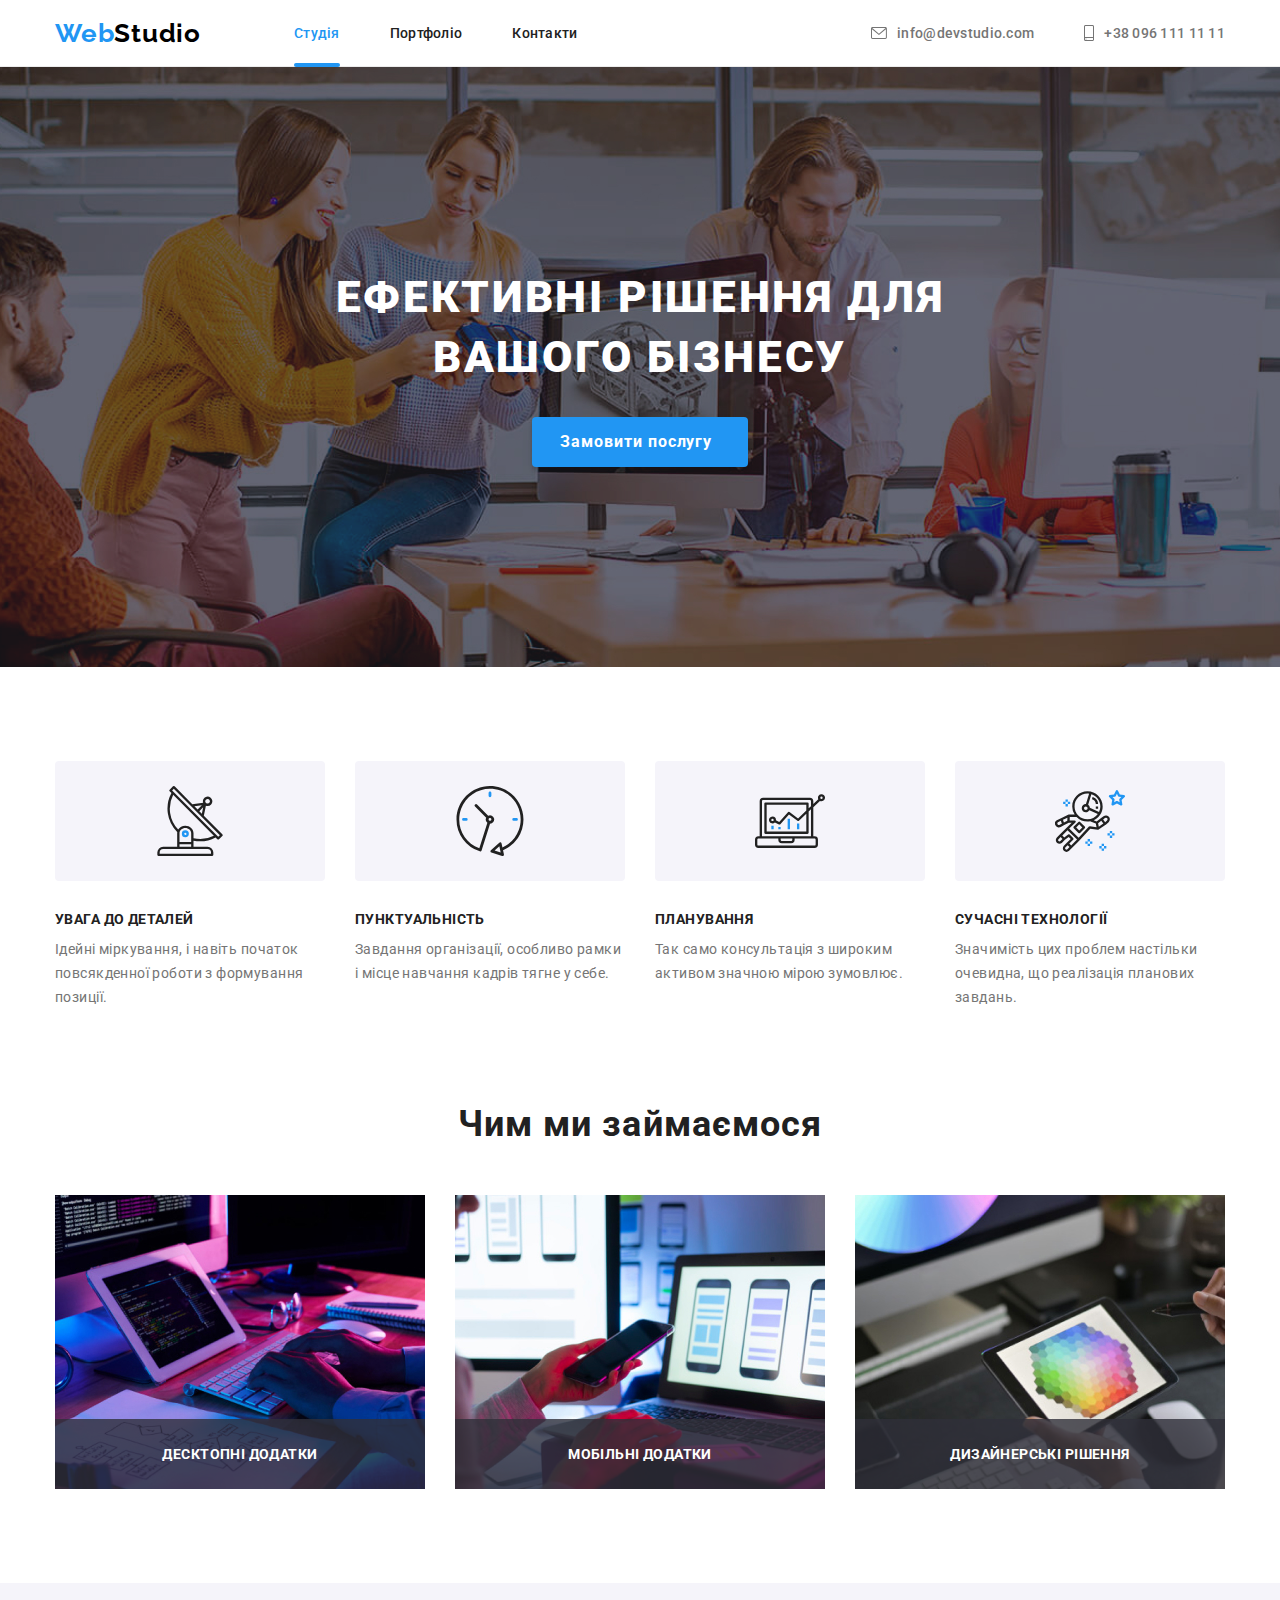
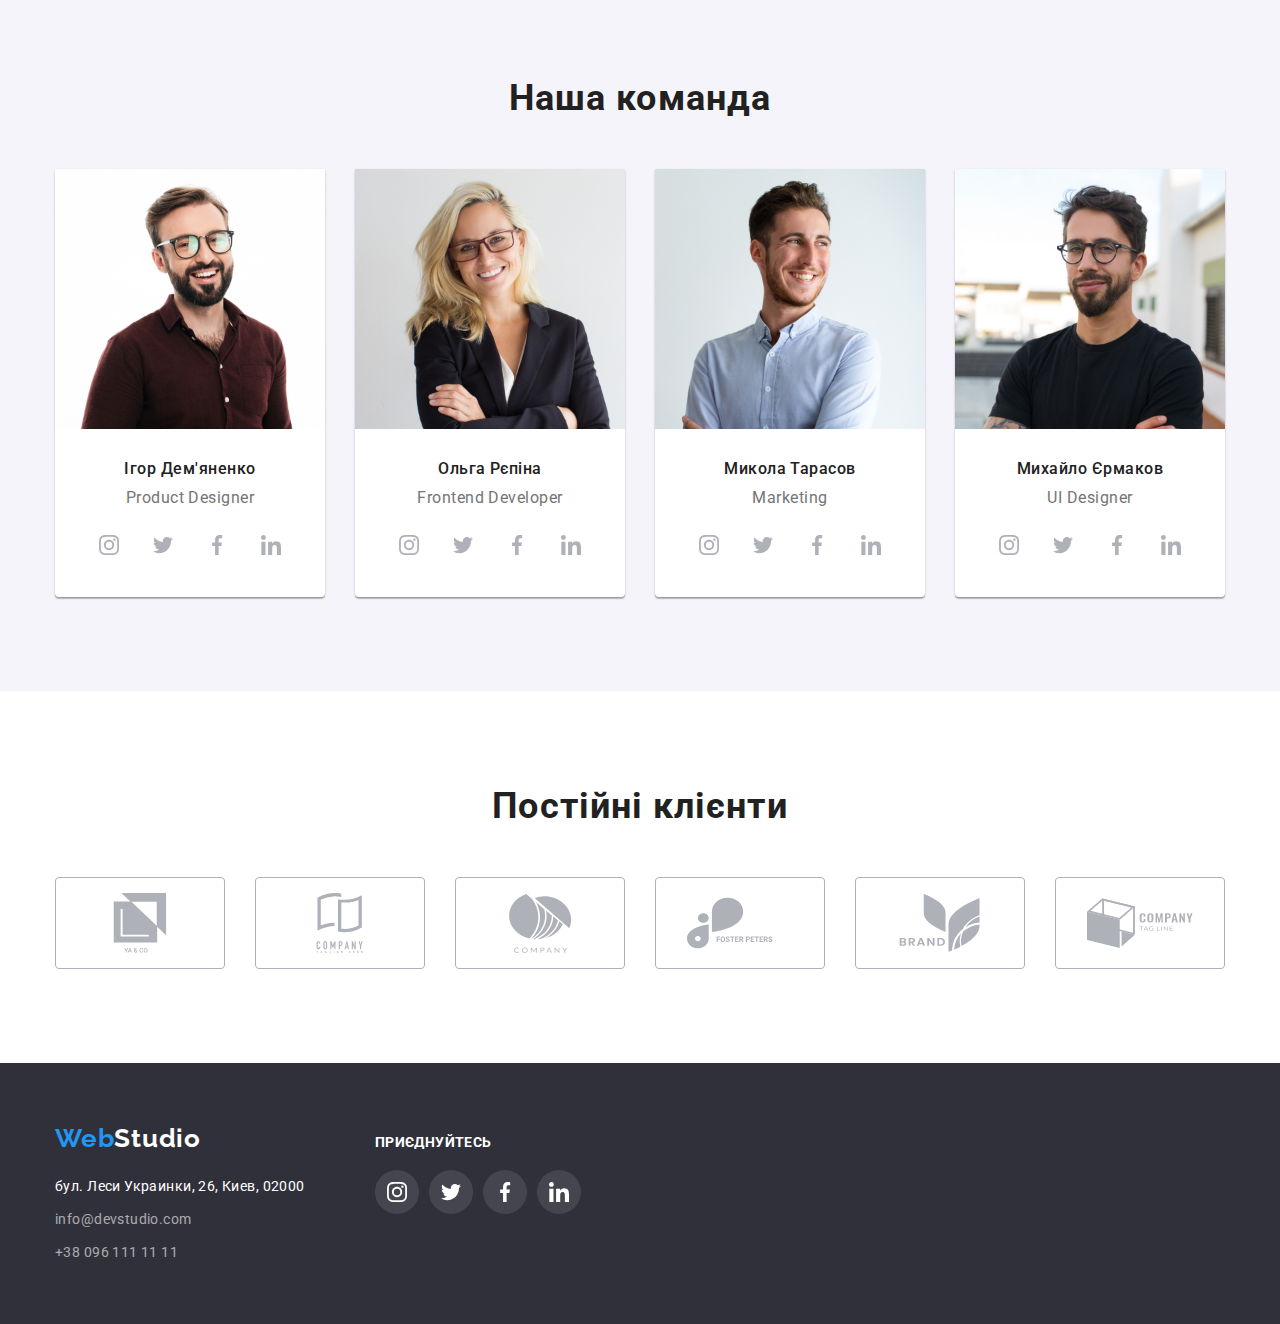
==== index.html @ d7d29efa "Initial commit" ====
<!DOCTYPE html>
<html lang="en">
  <head>
    <meta charset="UTF-8" />
    <meta http-equiv="X-UA-Compatible" content="IE=edge" />
    <meta name="viewport" content="width=device-width, initial-scale=1.0" />
    <title>Студія</title>
    <!--Fonts-->
    <link rel="preconnect" href="https://fonts.googleapis.com" />
    <link rel="preconnect" href="https://fonts.gstatic.com" crossorigin />
    <link
      href="https://fonts.googleapis.com/css2?family=Raleway:wght@700&family=Roboto:wght@400;500;700;900&display=swap"
      rel="stylesheet"
    />

    <link rel="stylesheet" href="./css/modern-normalize.css" />

    <!--Animate css-->
    <link
      rel="stylesheet"
      href="https://cdnjs.cloudflare.com/ajax/libs/animate.css/4.1.1/animate.min.css"
    />

    <!--Custom styles-->
    <link rel="stylesheet" href="./css/styles.css" />
  </head>
  <body class="page">
    <header class="header">
      <div class="container container-header">
        <div class="logo">
          <a class="logo-link" href=""
            >Web<span class="logo-span">Studio</span>
          </a>
        </div>

        <nav class="header-nav">
          <ul class="list nav-list">
            <li class="nav-item">
              <a
                class="link color-active"
                href="https://yuriykirillov.github.io/goit-markup-hw-05/index.html"
                >Студія</a
              >
            </li>
            <li class="nav-item">
              <a
                class="link"
                href="https://yuriykirillov.github.io/goit-markup-hw-05/portfolio.html"
                >Портфоліо</a
              >
            </li>
            <li class="nav-item">
              <a class="link" href="Контакти">Контакти</a>
            </li>
          </ul>
        </nav>

        <ul class="list link-list">
          <li>
            <a class="header-list-item" href="mailto:info@devstudio.com">
              <svg class="contacts-icon" width="16" height="12">
                <use href="./images/icons.svg#envelope-hover"></use>
              </svg>
              info@devstudio.com
            </a>
          </li>
          <li>
            <a class="header-list-item" href="tel:+380961111111">
              <svg class="contacts-icon" width="10" height="16">
                <use href="./images/icons.svg#smartphone"></use>
              </svg>
              +38 096 111 11 11
            </a>
          </li>
        </ul>
      </div>
    </header>

    <main>
      <!--Title-->
      <section class="section main-section">
        <div class="container container-section">
          <h1 class="main-section-header" lang="uk">
            Ефективні рішення для вашого бізнесу
          </h1>
          <button class="btn" type="button" data-modal-open>
            Замовити послугу
          </button>
        </div>
      </section>

      <!--Advantage-->
      <section class="section">
        <div class="container container-advantage">
          <h2 class="visually-hidden">Наши переваги</h2>
          <ul class="list list-main">
            <li>
              <div class="list-icon">
                <svg class="main-list-icon" width="70" height="70">
                  <use href="./images/icons.svg#antenna-1"></use>
                </svg>
              </div>

              <h3 class="main-list-item">УВАГА ДО ДЕТАЛЕЙ</h3>
              <p class="main-list-text">
                Ідейні міркування, і навіть початок повсякденної роботи з
                формування позиції.
              </p>
            </li>
            <li>
              <div class="list-icon">
                <svg class="main-list-icon" width="70" height="70">
                  <use href="./images/icons.svg#clock-1"></use>
                </svg>
              </div>

              <h3 class="main-list-item">ПУНКТУАЛЬНІСТЬ</h3>
              <p class="main-list-text">
                Завдання організації, особливо рамки і місце навчання кадрів
                тягне у себе.
              </p>
            </li>
            <li>
              <div class="list-icon">
                <svg class="main-list-icon" width="70" height="70">
                  <use href="./images/icons.svg#diagram-1"></use>
                </svg>
              </div>

              <h3 class="main-list-item">ПЛАНУВАННЯ</h3>
              <p class="main-list-text">
                Так само консультація з широким активом значною мірою зумовлює.
              </p>
            </li>
            <li>
              <div class="list-icon">
                <svg class="main-list-icon" width="70" height="70">
                  <use href="./images/icons.svg#astronaut-1"></use>
                </svg>
              </div>

              <h3 class="main-list-item">СУЧАСНІ ТЕХНОЛОГІЇ</h3>
              <p class="main-list-text">
                Значимість цих проблем настільки очевидна, що реалізація
                планових завдань.
              </p>
            </li>
          </ul>
        </div>
      </section>

      <!--Opportunity-->
      <section class="section section-opportunity">
        <div class="container">
          <h2 class="main-section-text title-indent">Чим ми займаємося</h2>
          <ul class="list list-opportunity">
            <li>
              <div class="box-item">
                <img
                  src="images/box-1.jpg"
                  alt="робота"
                  width="370"
                  height="294"
                />
                <div class="box-description">
                  <p class="box-text">Десктопні додатки</p>
                </div>
              </div>
            </li>
            <li>
              <div class="box-item">
                <img
                  src="images/box-2.jpg"
                  alt="перевірка"
                  width="370"
                  height="294"
                />
                <div class="box-description">
                  <p class="box-text">Мобільні додатки</p>
                </div>
              </div>
            </li>
            <li>
              <div class="box-item">
                <img
                  src="images/box-3.jpg"
                  alt="результат"
                  width="370"
                  height="294"
                />
                <div class="box-description">
                  <p class="box-text">Дизайнерські рішення</p>
                </div>
              </div>
            </li>
          </ul>
        </div>
      </section>

      <!--Our team-->
      <section class="section section-team">
        <div class="container">
          <h2 class="main-section-text title-indent">Наша команда</h2>
          <ul class="list list-team">
            <li class="team-color">
              <img
                src="images/img-1.jpg"
                alt="designer"
                width="270"
                height="260"
              />
              <div class="item-team">
                <h3 class="list-item-team">Ігор Дем'яненко</h3>
                <p class="list-text-team">Product Designer</p>
                <ul class="socials list">
                  <li class="social-item">
                    <a
                      class="social-link link"
                      href="https://instagram.com"
                      target="_blank"
                      aria-label="Instagram"
                      rel="noopener noreferrer"
                    >
                      <svg class="social-icon" width="20" height="20">
                        <use href="./images/icons.svg#instagram-2"></use>
                      </svg>
                    </a>
                  </li>
                  <li class="social-item">
                    <a
                      class="social-link link"
                      href="https://twitter.com"
                      target="_blank"
                      aria-label="Twitter"
                      rel="noopener noreferrer"
                    >
                      <svg class="social-icon" width="20" height="20">
                        <use href="./images/icons.svg#twitter-1"></use>
                      </svg>
                    </a>
                  </li>
                  <li class="social-item">
                    <a
                      class="social-link link"
                      href="https://facebook.com"
                      target="_blank"
                      aria-label="Facebook"
                      rel="noopener noreferrer"
                    >
                      <svg class="social-icon" width="20" height="20">
                        <use href="./images/icons.svg#facebook-1"></use>
                      </svg>
                    </a>
                  </li>
                  <li class="social-item">
                    <a
                      class="social-link link"
                      href="https://linkedin.com"
                      target="_blank"
                      aria-label="Linkedin"
                      rel="noopener noreferrer"
                    >
                      <svg class="social-icon" width="20" height="20">
                        <use href="./images/icons.svg#linkedin-1"></use>
                      </svg>
                    </a>
                  </li>
                </ul>
              </div>
            </li>
            <li class="team-color">
              <img
                src="images/img-2.jpg"
                alt="developer"
                width="270"
                height="260"
              />
              <div class="item-team">
                <h3 class="list-item-team">Ольга Рєпіна</h3>
                <p class="list-text-team">Frontend Developer</p>
                <ul class="socials list">
                  <li class="social-item">
                    <a
                      class="social-link link"
                      href="https://instagram.com"
                      target="_blank"
                      aria-label="Instagram"
                      rel="noopener noreferrer"
                    >
                      <svg class="social-icon" width="20" height="20">
                        <use href="./images/icons.svg#instagram-2"></use>
                      </svg>
                    </a>
                  </li>
                  <li class="social-item">
                    <a
                      class="social-link link"
                      href="https://twitter.com"
                      target="_blank"
                      aria-label="Twitter"
                      rel="noopener noreferrer"
                    >
                      <svg class="social-icon" width="20" height="20">
                        <use href="./images/icons.svg#twitter-1"></use>
                      </svg>
                    </a>
                  </li>
                  <li class="social-item">
                    <a
                      class="social-link link"
                      href="https://facebook.com"
                      target="_blank"
                      aria-label="Facebook"
                      rel="noopener noreferrer"
                    >
                      <svg class="social-icon" width="20" height="20">
                        <use href="./images/icons.svg#facebook-1"></use>
                      </svg>
                    </a>
                  </li>
                  <li class="social-item">
                    <a
                      class="social-link link"
                      href="https://linkedin.com"
                      target="_blank"
                      aria-label="Linkedin"
                      rel="noopener noreferrer"
                    >
                      <svg class="social-icon" width="20" height="20">
                        <use href="./images/icons.svg#linkedin-1"></use>
                      </svg>
                    </a>
                  </li>
                </ul>
              </div>
            </li>
            <li class="team-color">
              <img
                src="images/img-3.jpg"
                alt="marketing"
                width="270"
                height="260"
              />
              <div class="item-team">
                <h3 class="list-item-team">Микола Тарасов</h3>
                <p class="list-text-team">Marketing</p>
                <ul class="socials list">
                  <li class="social-item">
                    <a
                      class="social-link link"
                      href="https://instagram.com"
                      target="_blank"
                      aria-label="Instagram"
                      rel="noopener noreferrer"
                    >
                      <svg class="social-icon" width="20" height="20">
                        <use href="./images/icons.svg#instagram-2"></use>
                      </svg>
                    </a>
                  </li>
                  <li class="social-item">
                    <a
                      class="social-link link"
                      href="https://twitter.com"
                      target="_blank"
                      aria-label="Twitter"
                      rel="noopener noreferrer"
                    >
                      <svg class="social-icon" width="20" height="20">
                        <use href="./images/icons.svg#twitter-1"></use>
                      </svg>
                    </a>
                  </li>
                  <li class="social-item">
                    <a
                      class="social-link link"
                      href="https://facebook.com"
                      target="_blank"
                      aria-label="Facebook"
                      rel="noopener noreferrer"
                    >
                      <svg class="social-icon" width="20" height="20">
                        <use href="./images/icons.svg#facebook-1"></use>
                      </svg>
                    </a>
                  </li>
                  <li class="social-item">
                    <a
                      class="social-link link"
                      href="https://linkedin.com"
                      target="_blank"
                      aria-label="Linkedin"
                      rel="noopener noreferrer"
                    >
                      <svg class="social-icon" width="20" height="20">
                        <use href="./images/icons.svg#linkedin-1"></use>
                      </svg>
                    </a>
                  </li>
                </ul>
              </div>
            </li>
            <li class="team-color">
              <img
                src="images/img-4.jpg"
                alt="UIdesigner"
                width="270"
                height="260"
              />
              <div class="item-team">
                <h3 class="list-item-team">Михайло Єрмаков</h3>
                <p class="list-text-team">UI Designer</p>
                <ul class="socials list">
                  <li class="social-item">
                    <a
                      class="social-link link"
                      href="https://instagram.com"
                      target="_blank"
                      aria-label="Instagram"
                      rel="noopener noreferrer"
                    >
                      <svg class="social-icon" width="20" height="20">
                        <use href="./images/icons.svg#instagram-2"></use>
                      </svg>
                    </a>
                  </li>
                  <li class="social-item">
                    <a
                      class="social-link link"
                      href="https://twitter.com"
                      target="_blank"
                      aria-label="Twitter"
                      rel="noopener noreferrer"
                    >
                      <svg class="social-icon" width="20" height="20">
                        <use href="./images/icons.svg#twitter-1"></use>
                      </svg>
                    </a>
                  </li>
                  <li class="social-item">
                    <a
                      class="social-link link"
                      href="https://facebook.com"
                      target="_blank"
                      aria-label="Facebook"
                      rel="noopener noreferrer"
                    >
                      <svg class="social-icon" width="20" height="20">
                        <use href="./images/icons.svg#facebook-1"></use>
                      </svg>
                    </a>
                  </li>
                  <li class="social-item">
                    <a
                      class="social-link link"
                      href="https://linkedin.com"
                      target="_blank"
                      aria-label="Linkedin"
                      rel="noopener noreferrer"
                    >
                      <svg class="social-icon" width="20" height="20">
                        <use href="./images/icons.svg#linkedin-1"></use>
                      </svg>
                    </a>
                  </li>
                </ul>
              </div>
            </li>
          </ul>
        </div>
      </section>

      <!--Regular customers-->
      <section class="section">
        <div class="container">
          <h2 class="main-section-text title-indent">Постійні клієнти</h2>
          <ul class="list list-customer">
            <li>
              <a class="link-customer link" href="">
                <svg class="icon-customer" width="106" height="60">
                  <use href="./images/icons.svg#group"></use>
                </svg>
              </a>
            </li>

            <li>
              <a class="link-customer link" href="">
                <svg class="icon-customer" width="106" height="60">
                  <use href="./images/icons.svg#group-1"></use>
                </svg>
              </a>
            </li>

            <li>
              <a class="link-customer link" href="">
                <svg class="icon-customer" width="106" height="60">
                  <use href="./images/icons.svg#Object"></use>
                </svg>
              </a>
            </li>

            <li>
              <a class="link-customer link" href="">
                <svg class="icon-customer" width="106" height="60">
                  <use href="./images/icons.svg#group-2"></use>
                </svg>
              </a>
            </li>

            <li>
              <a class="link-customer link" href="">
                <svg class="icon-customer" width="106" height="60">
                  <use href="./images/icons.svg#group-3"></use>
                </svg>
              </a>
            </li>

            <li>
              <a class="link-customer link" href="">
                <svg class="icon-customer" width="106" height="60">
                  <use href="./images/icons.svg#group-4"></use>
                </svg>
              </a>
            </li>
          </ul>
        </div>
      </section>
    </main>

    <footer class="section footer-section">
      <div class="container container-footer">
        <div class="logo-contacts">
          <div class="logo-footer">
            <a class="logo-link-footer" href=""
              >Web<span class="logo-span-footer">Studio</span>
            </a>
          </div>

          <address>
            <ul class="list list-footer">
              <li lang="uk" class="footer">
                <a class="address-footer" href=""
                  >бул. Леси Украинки, 26, Киев, 02000</a
                >
              </li>
              <li class="footer">
                <a class="link-footer" href="mailto:info@devstudio.com"
                  >info@devstudio.com</a
                >
              </li>
              <li class="footer footer-zero">
                <a class="link-footer" href="tel:+380961111111"
                  >+38 096 111 11 11</a
                >
              </li>
            </ul>
          </address>
        </div>

        <div class="social-network">
          <h2 class="footer-text">приєднуйтесь</h2>
          <ul class="socials list">
            <li class="social-item">
              <a
                class="social-link link footer-link"
                href="https://instagram.com"
                target="_blank"
                aria-label="Instagram"
                rel="noopener noreferrer"
              >
                <svg class="social-icon footer-icon" width="20" height="20">
                  <use href="./images/icons.svg#instagram-2"></use>
                </svg>
              </a>
            </li>

            <li class="social-item">
              <a
                class="social-link link footer-link"
                href="https://twitter.com"
                target="_blank"
                aria-label="Twitter"
                rel="noopener noreferrer"
              >
                <svg class="social-icon footer-icon" width="20" height="20">
                  <use href="./images/icons.svg#twitter-1"></use>
                </svg>
              </a>
            </li>

            <li class="social-item">
              <a
                class="social-link link footer-link"
                href="https://facebook.com"
                target="_blank"
                aria-label="Facebook"
                rel="noopener noreferrer"
              >
                <svg class="social-icon footer-icon" width="20" height="20">
                  <use href="./images/icons.svg#facebook-1"></use>
                </svg>
              </a>
            </li>

            <li class="social-item">
              <a
                class="social-link link footer-link"
                href="https://linkedin.com"
                target="_blank"
                aria-label="Linkedin"
                rel="noopener noreferrer"
              >
                <svg class="social-icon footer-icon" width="20" height="20">
                  <use href="./images/icons.svg#linkedin-1"></use>
                </svg>
              </a>
            </li>
          </ul>
        </div>
      </div>
    </footer>

    <!--Modal window-->
    <div class="backdrop is-hidden" data-modal>
      <div class="modal">
        <button class="modal-btn" type="button" data-modal-close>
          <svg class="" width="18" height="18">
            <use href="./images/icons.svg#Vector"></use>
          </svg>
        </button>
      </div>
    </div>

    <script src="./js/modal.js"></script>
  </body>
</html>
---- css/styles.css ----
:root {

/* Fonts */
--main-font: Roboto, sans-serif;
--secondary-font: Raleway, sans-serif;

/* Text colors */
--main-txt-cl: #212121;
--secondary-txt-cl: #757575;
--accent-txt-cl: #2196F3;


/* Background colors */
--main-bg-cl: #FFFFFF;
--secondary-bg-cl: #2F303A;
--icon-bg-cl:  #F5F4FA;

/* Others */
--fonts-st: normal;

--animation: 250ms cubic-bezier(0.4, 0, 0.2, 1);

}

body {
font-family: var(--main-font);
color: var(--light-txt-cl);
}

/* reset */
h1,h2,h3,h4,h5,h6,p,ul {
margin: 0;
}

img {
display: block;
max-width: 100%;
height: auto;
}

.link {
text-decoration: none;
color: currentColor;
font-family: var(--main-font);
font-style: var(--fonts-st);
font-weight: 500;
font-size: 14px;
line-height: calc(16 / 14);
letter-spacing: 0.02em;
color: var(--main-txt-cl);
transition: color var(--animation), box-shadow var(--animation);  
}

.link:hover,
.link:focus,
.header-list-item:hover,
.header-list-item:focus {
color: var(--accent-txt-cl);
}

.link-active {
text-decoration: none;
color: currentColor; 
font-family: var(--main-font);
font-style: var(--fonts-st);
font-weight: 500;
font-size: 14px;
line-height: calc(16 / 14);
letter-spacing: 0.02em;
color: var(--accent-txt-cl);
}
 
.list {
list-style: none;
margin: 0;
padding: 0;
}

.container {
width: 1200px;
padding-left: 15px;   
padding-right: 15px;
margin-left: auto;
margin-right: auto;
}

.section {
padding-top: 94px;
padding-bottom: 94px;
}


/* Header */

.header {
background-color: var(--main-bg-cl);
border-bottom: 1px solid #ECECEC;
}

.container-header {
display: flex;  
align-items: center;
}

.nav-list,
.link-list {
display: flex;
gap: 50px;
padding-top: 25px;
padding-bottom: 25px;
}


.header-nav {
font-family: var(--main-font);
font-weight: 500;
font-size: 14px;
line-height: calc(16 / 14);
letter-spacing: 0.02em;
color: var(--main-txt-cl);
}

.header-nav {
margin-right: auto;
}

.logo {
margin-right: 93px;
}

.logo-link, 
.logo-span,
.logo-link-footer,
.logo-span-footer {
font-family: var(--secondary-font);
font-weight: 700;
font-size: 26px;
line-height: calc(31 / 26);
letter-spacing: 0.03em;
color: var(--accent-txt-cl);
text-decoration: none;
}

.logo-span {
color: #000000;
}

.logo-footer
{
margin-bottom: 20px;
}

.header-list-item {
font-family: var(--main-font);
font-style: var(--fonts-st);
font-weight: 500;
font-size: 14px;
line-height: calc(16 / 14);
letter-spacing: 0.02em;
color: var(--secondary-txt-cl);
text-decoration: none;
transition: fill var(--animation);
}

.contacts-icon {
fill: var(--secondary-txt-cl);
stroke: none;
transition: fill var(--animation);
}

.header-list-item:hover .contacts-icon,
.header-list-item:focus .contacts-icon {
fill: var(--accent-txt-cl);
}

.color-active {
color: var(--accent-txt-cl);

}

.nav-item {
position: relative; 
}

.color-active::after {
content: "";
display: inline-block;
position: absolute;
width: 100%;
height: 4px;

bottom: -26px;
left: 0;
background: var(--accent-txt-cl);
border-radius: 2px;
}


.icon-active {
fill: var(--accent-txt-cl);
}

.header-list-item {
display: flex;
align-items: center;
gap: 10px;
}


/* Main */

.main-section-header {
width: 696px;
min-height: 120px;
margin-bottom: 30px;
margin-right: auto;
margin-left: auto;
font-weight: 900;
font-size: 44px;
line-height: calc(60 / 44);
text-align: center;
letter-spacing: 0.06em;
text-transform: uppercase;
color: var(--main-bg-cl);
}

.visually-hidden {
position: absolute;
width: 1px;
height: 1px;
margin: -1px;
border: 0;
padding: 0;
white-space: nowrap;
clip-path: inset(100%);
clip: rect(0 0 0 0);
overflow: hidden;
}

.main-section {
max-width: 1600px;
margin-left: auto;
margin-right: auto;
background-color: var(--secondary-bg-cl);
padding-top: 200px;
padding-bottom: 200px;
background-image:url(../images/Overlay.png), url(../images/Main.jpg);
background-repeat: no-repeat;
background-position: center;
background-size: cover;
}

.btn:hover,
.btn:focus {
color: var(--main-bg-cl);
}

.btn {
width: 216px;
min-height: 50px;
padding: 10px 28px;
margin-right: auto;
margin-left: auto;
font-family: var(--main-font);
font-weight: 700;
font-size: 16px;
line-height: calc(30 /16);
display: flex;
align-items: center;
text-align: center;
letter-spacing: 0.06em;
cursor: pointer;
border-radius: 4px;
color: var(--main-bg-cl);
background: var(--accent-txt-cl);
box-shadow: 0px 4px 4px rgba(0, 0, 0, 0.15);
border-radius: 4px;
border: none;
transition: color var(--animation);
}

/* Advantage */

.container-advantage {
display: flex;
gap: 30px;
}

.list-main {
display: flex;
gap: 30px;
}

.main-list-item {
margin-bottom: 10px;
font-weight: 700;
font-size: 14px;
line-height: calc(16 / 14);
letter-spacing: 0.03em;
text-transform: uppercase;
color: var(--main-txt-cl); 
}

.main-list-text {
width: 270px;
font-size: 14px;
line-height: calc(24 / 14);
letter-spacing: 0.03em;
color: var(--secondary-txt-cl); 
}

.list-icon {
display: flex;
align-items: center; 
justify-content: center;
width: 270px;   
height: 120px; 
background-color: var(--icon-bg-cl);  
margin-bottom: 30px;
border-radius: 4px;
}


/* Opportunity */

.section-opportunity {
padding-top: 0;
}

.list-opportunity {
display: flex;
gap: 30px;
}

.main-section-text {
font-weight: 700;
font-size: 36px;
line-height: calc(42 / 36);
letter-spacing: 0.03em; 
color: var(--main-txt-cl);
text-align: center;
}

.title-indent {
margin-bottom: 50px;
}

.box-item {
position: relative;
}

.box-description {
position: absolute;
bottom: 0;
left: 0;
width: 100%;
height: 70px;
display: flex;
align-items: center;
justify-content: center;
background-color: rgba(47, 48, 58, 0.8);
}

.box-text {
font-weight: 700;
font-size: 14px;
line-height: calc(16 / 14);
text-align: center;
letter-spacing: 0.03em;
text-transform: uppercase;
color: var(--main-bg-cl);

}

/* Our_team */

.main-section-team {
margin-bottom: 50px;
}

.list-team {
display: flex;
gap: 30px;
}

.team-color {
background: var(--main-bg-cl);   
box-shadow: 0px 1px 3px rgba(0, 0, 0, 0.12), 0px 1px 1px rgba(0, 0, 0, 0.14), 0px 2px 1px rgba(0, 0, 0, 0.2);
border-radius: 0px 0px 4px 4px;
}

.section-team {
background-color:#F5F4FA;
}

.list-item-team {
font-weight: 500;
font-size: 16px;
line-height: calc(19 / 16);
text-align: center;
letter-spacing: 0.03em;
color: var(--main-txt-cl);
margin-bottom: 10px;
}

.list-text-team {
font-size: 16px;
line-height: calc(19 / 16);
text-align: center;
letter-spacing: 0.03em;
color: var(--secondary-txt-cl);
margin-bottom: 16px;
}

.item-team {
padding-top: 30px;
padding-bottom: 30px;
}

.socials {
display: flex;
gap: 10px;
justify-content: center;  
}

.social-link {
display: flex;  
align-items: center; 
justify-content: center;
width: 44px;
height: 44px;
background-color: var(--main-bg-cl);
border-radius: 50%;
transition: fill var(--animation), background var(--animation);
}

.color-active-bg {
background-color: var(--accent-txt-cl);
}

.social-icon-color {
fill: var(--main-bg-cl);
}

.social-icon {
fill: #AFB1B8;
transition: fill var(--animation);
}

.social-link:hover .social-icon,
.social-link:focus .social-icon {
fill: var(--main-bg-cl);

}

.social-link:hover,
.social-link:focus {
background-color: var(--accent-txt-cl);
}

/* Regular_customers */

.list-customer {
display: flex;
gap: 30px;
}

.icon-customer {
fill: #AFB1B8;
transition: fill var(--animation);
}

.link-customer {
display: flex;
align-items: center; 
justify-content: center;
width: 170px;   
height: 92px;
border: 1px solid #AFB1B8;
border-radius: 4px;
background: var(--main-bg-cl);
transition: fill var(--animation), border var(--animation); 
}

.link-customer:hover .icon-customer,
.link-customer:focus .icon-customer {
fill: var(--accent-txt-cl);
}

.link-customer:hover , 
.link-customer:focus {
border: 1px solid var(--accent-txt-cl);   
}



/* Footer */

.footer-section {
background-color: var(--secondary-bg-cl);
padding-top: 60px;
padding-bottom: 60px;
}

.logo-footer {
margin-bottom: 20px;
}

.logo-span-footer {
 color: var(--main-bg-cl);   
}

.address-footer {
font-style: var(--fonts-st);
font-size: 14px;
line-height: calc(24 / 14);
letter-spacing: 0.03em;
color: var(--main-bg-cl);
text-decoration: none;
}

.link-footer {
font-style: var(--fonts-st);
font-size: 14px;
line-height: calc(24 / 14);
letter-spacing: 0.03em;
color: rgba(255, 255, 255, 0.6);
text-decoration: none;
}


.list-footer {
text-decoration: none;
}

.footer {
margin-bottom: 9px;
}

.footer-zero {
margin-bottom: 0;   
}

.footer-text {
font-weight: 700;
font-size: 14px;
line-height: calc(16 / 14);
letter-spacing: 0.03em;
text-transform: uppercase;
color: var(--main-bg-cl);
margin-bottom: 20px;
}

.container-footer {
display: flex;
gap: 70px;   
align-items: baseline;
}

.footer-link {
background-color:rgba(255, 255, 255, 0.1);;
}

.footer-icon {
fill: var(--main-bg-cl);
}

/* Filters */

.container-filter {
display: flex;
gap: 8px;
}

.list-filter {
display: flex;
gap: 8px;
margin-bottom: 50px;
justify-content: center;
}

.btn-main-cl {
font-family: var(--main-font);
font-weight: 500;
font-size: 16px;
line-height: calc(26 / 16);
text-align: center;
letter-spacing: 0.03em;
color: var(--main-bg-cl);
background: var(--accent-txt-cl);
border-radius: 4px;
cursor: pointer;
border: none;
min-height: 38px;
padding: 6px 22px;
box-shadow: 0px 3px 1px rgba(0, 0, 0, 0.1), 0px 1px 2px rgba(0, 0, 0, 0.08), 0px 2px 2px rgba(0, 0, 0, 0.12);
border-radius: 4px;  
transition: color var(--animation), background var(--animation), box-shadow var(--animation), border-radius var(--animation);
}

.btn-main {
font-family: var(--main-font);
font-weight: 500;
font-size: 16px;
line-height: calc(26 / 16);
text-align: center;
letter-spacing: 0.03em;
color: var(--main-txt-cl);
background: #F5F4FA;
border-radius: 4px;
cursor: pointer;
border: none;
min-height: 38px;
padding: 6px 22px;
transition: color var(--animation), background var(--animation), box-shadow var(--animation), border-radius var(--animation);
}

.list-table {
display: flex;
flex-wrap: wrap;
gap: 30px;

}

.list-table-shadow{
transition: box-shadow var(--animation);    
}

.list-table-shadow:hover,
.list-table-shadow:focus {
display: block;
box-shadow: 0px 1px 1px rgba(0, 0, 0, 0.12), 0px 4px 4px rgba(0, 0, 0, 0.06), 1px 4px 6px rgba(0, 0, 0, 0.16);     
}

.portfolio-item {
padding-left: 24px;
padding-right: 24px;
padding-top: 20px;
padding-bottom: 20px;
border-left: 1px solid #EEEEEE;
border-right: 1px solid #EEEEEE;
border-bottom: 1px solid #EEEEEE;
}
    

.group-list-item {
font-weight: 700;
font-size: 18px;
line-height: calc(36 / 18);
letter-spacing: 0.06em;
color: var(--main-txt-cl);
margin-bottom: 4px;
}

.group-list-text {
font-weight: 400;
font-size: 16px;
line-height: calc(30 / 16);
letter-spacing: 0.03em;
color: var(--secondary-txt-cl);

}

.btn-main-cl:hover,
.btn-main-cl:focus, 
.btn-main:hover,
.btn-main:focus {
color: var(--main-bg-cl);
background: var(--accent-txt-cl);
box-shadow: 0px 3px 1px rgba(0, 0, 0, 0.1), 0px 1px 2px rgba(0, 0, 0, 0.08), 0px 2px 2px rgba(0, 0, 0, 0.12);
border-radius: 4px; 
}

.list-image {
 position: relative;   
 overflow: hidden;
}

.overlay {
position: absolute;
top: 0;
left: 0;
transform: translateY(100%);
transition: var(--animation);
width: 100%;
height: 100%;
padding-left: 24px;
padding-right: 24px;
padding-top: 63px;
padding-bottom: 63px;
display: flex;
align-items: center;
justify-content: center;
background-color: rgba(33, 150, 243, 0.9);
transition: translate(--animation);
}

.overlay-description {
font-weight: 400;
font-size: 18px;
line-height: calc(28 / 18);
letter-spacing: 0.03em;
color: var(--main-bg-cl)
}

.list-table-shadow:hover .overlay,
.list-table-shadow:focus .overlay {
transform: translateY(0);  
}

/* Modal_window */

.backdrop {
position: fixed;
top: 0;
left: 0;
z-index: 100;
width: 100%;
height: 100%;
background: rgba(0, 0, 0, 0.2);
}

.backdrop.is-hidden {
opacity: 0;   
pointer-events: none;
visibility: hidden;
}

.modal {
position: absolute;
top: 50%;
left: 50%;
transform: translate(-50%, -50%);
width: 528px;
height: 581px;
background-color: var(--main-bg-cl);
box-shadow: 0px 1px 3px rgba(0, 0, 0, 0.12), 0px 1px 1px rgba(0, 0, 0, 0.14), 0px 2px 1px rgba(0, 0, 0, 0.2);
border-radius: 4px;
animation: modal-window 1500ms ease-in 400ms;
transition: animation var(--animation);
}

.modal-btn {
position: absolute;
top: 8px;
right: 8px;
width: 30px;
height: 30px;
display: flex;
align-items: center;
justify-content: center;
background: var(--main-bg-cl);
padding: 0;
border: 1px solid rgba(0, 0, 0, 0.1);
border-radius: 50%;
cursor: pointer;
}

@keyframes modal-window {

0% {
 opacity: 0;
 transform: translateY(1000px) scale(0.7);
}   

25% {
 transform: translateY(-100px);
 transform-origin: center;
}

100% {
 opacity: 1;
 transform: scale(1);
 transform-origin: center;
}

}
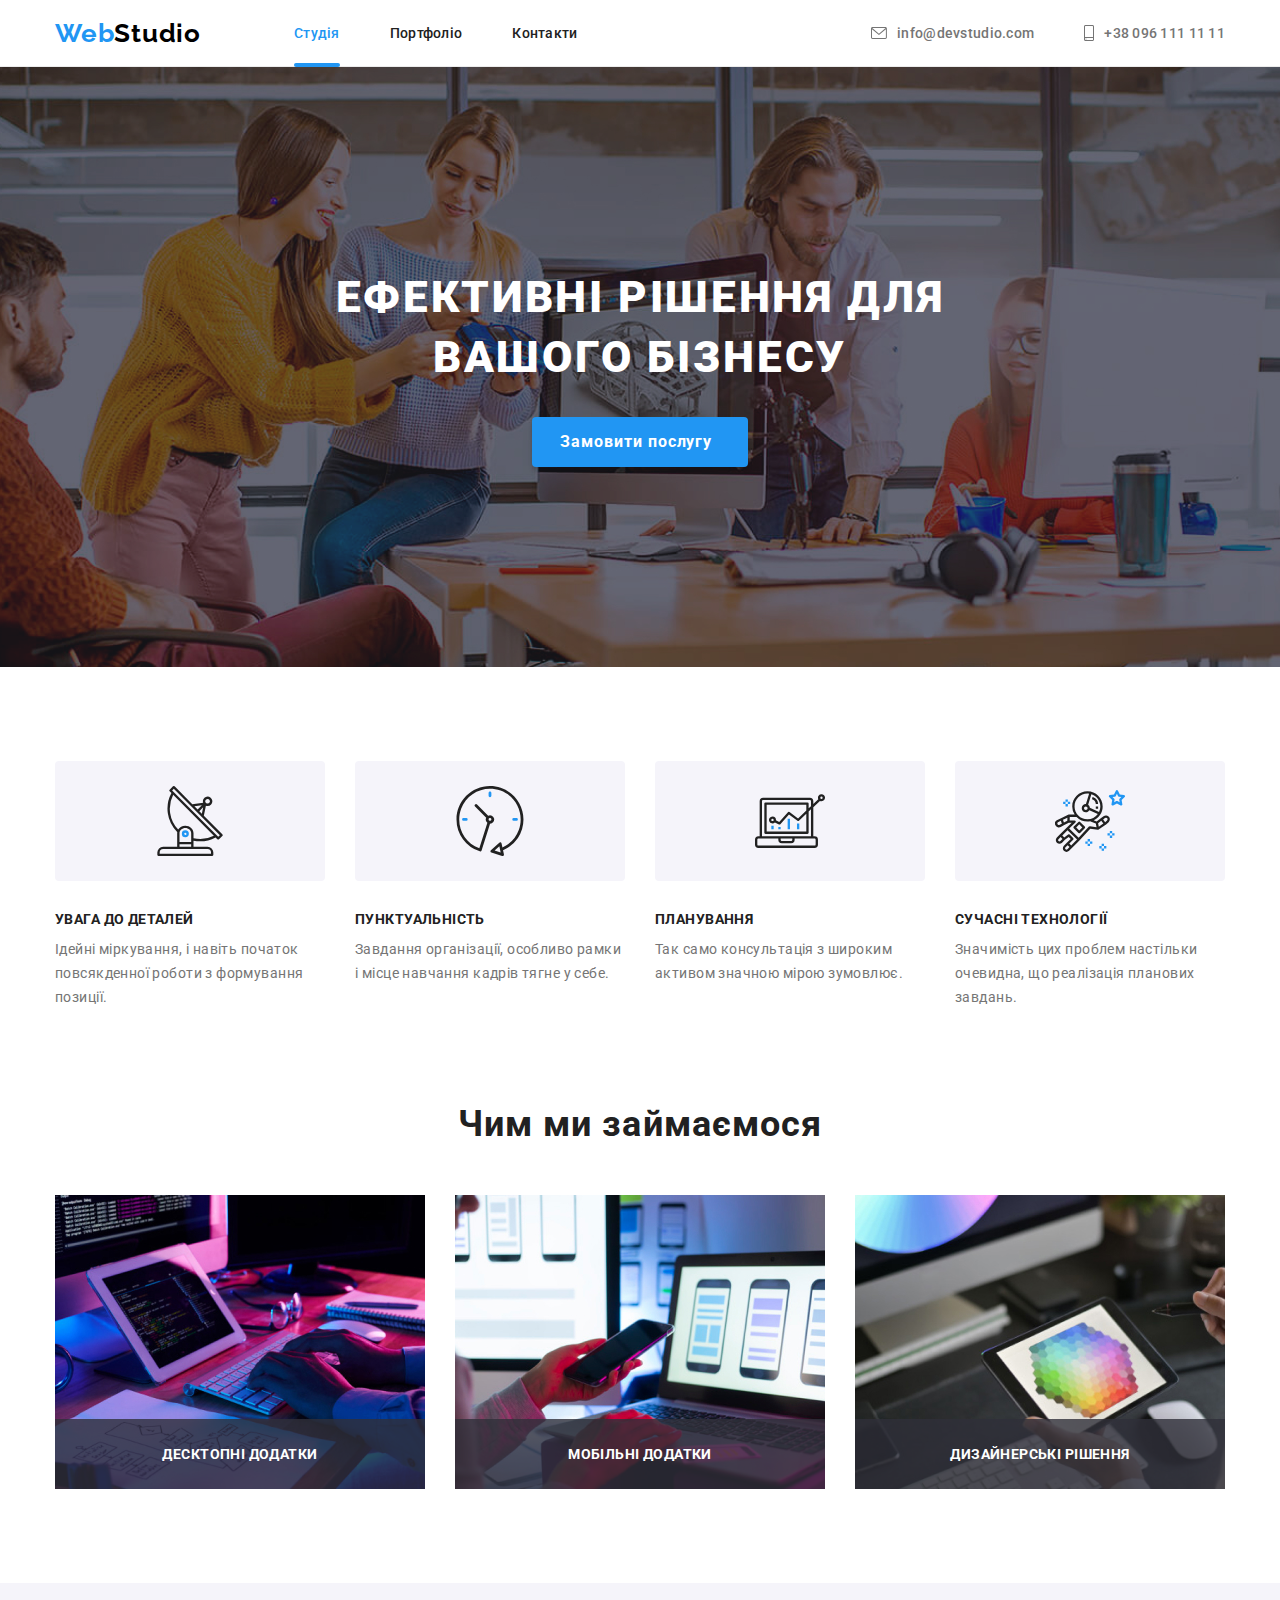
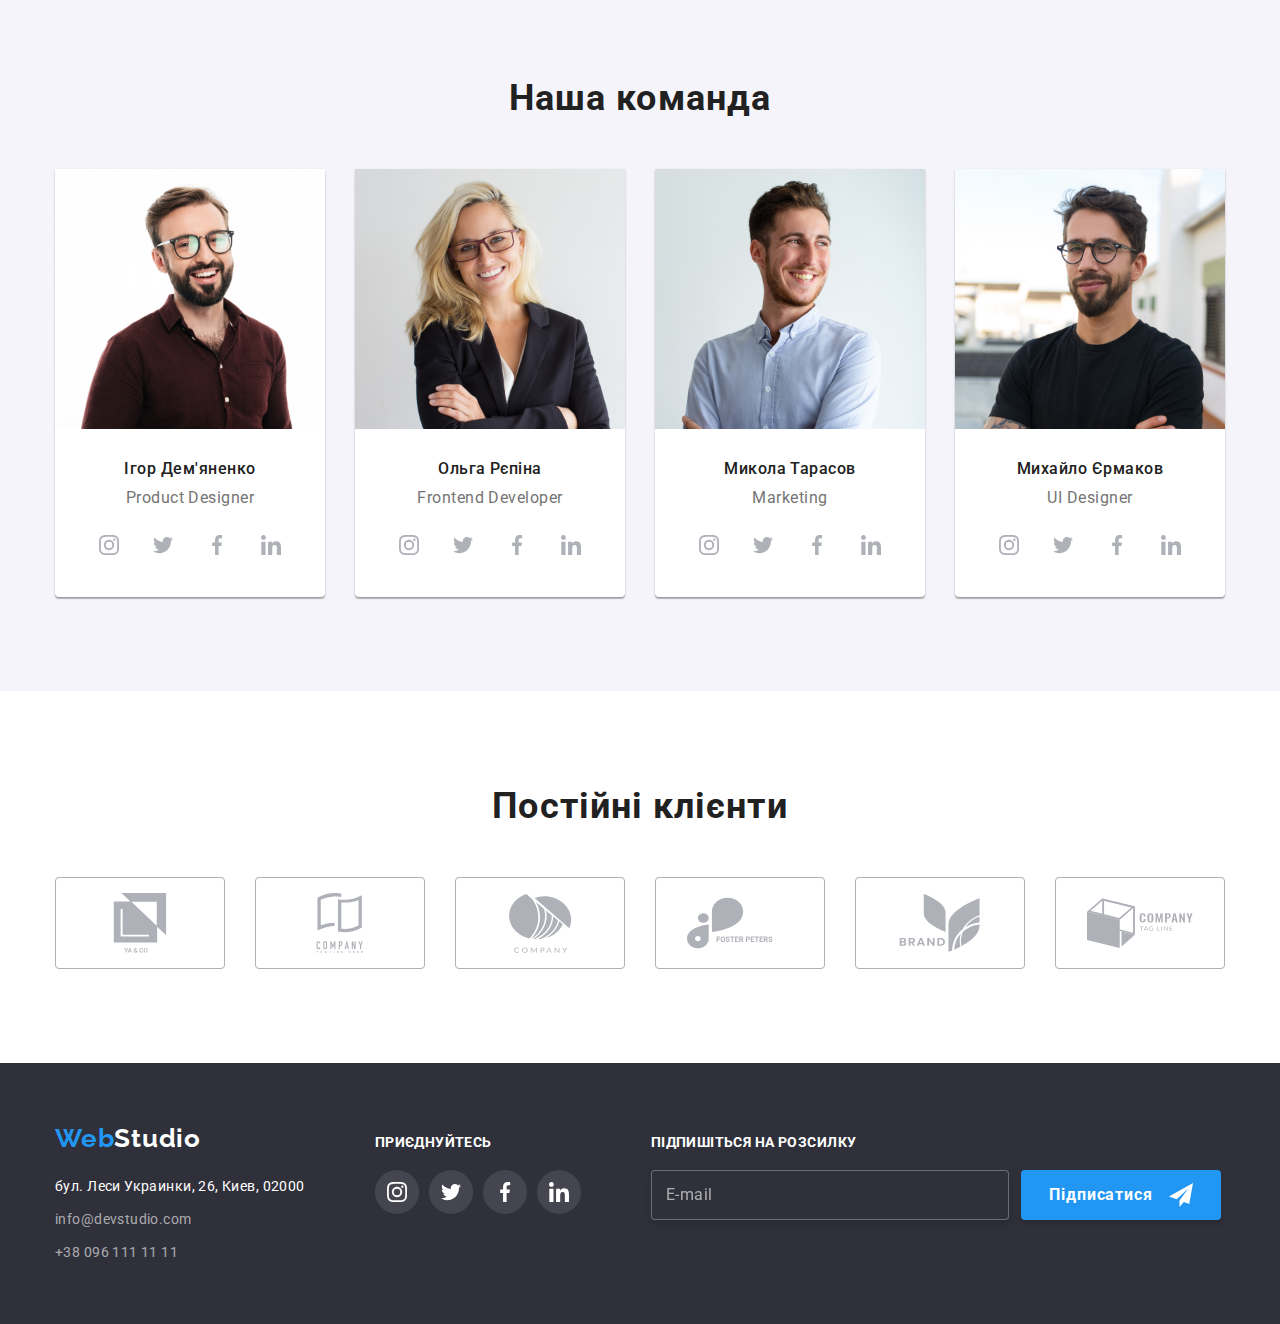
==== commit feb161e4: "first commit" ====
--- a/index.html
+++ b/index.html
@@ -38,14 +38,14 @@
             <li class="nav-item">
               <a
                 class="link color-active"
-                href="https://yuriykirillov.github.io/goit-markup-hw-05/index.html"
+                href="https://yuriykirillov.github.io/goit-markup-hw-06/index.html"
                 >Студія</a
               >
             </li>
             <li class="nav-item">
               <a
                 class="link"
-                href="https://yuriykirillov.github.io/goit-markup-hw-05/portfolio.html"
+                href="https://yuriykirillov.github.io/goit-markup-hw-06/portfolio.html"
                 >Портфоліо</a
               >
             </li>
@@ -157,7 +157,7 @@
             <li>
               <div class="box-item">
                 <img
-                  src="images/box-1.jpg"
+                  src="images/Opportunity/box-1.jpg"
                   alt="робота"
                   width="370"
                   height="294"
@@ -170,7 +170,7 @@
             <li>
               <div class="box-item">
                 <img
-                  src="images/box-2.jpg"
+                  src="images/Opportunity/box-2.jpg"
                   alt="перевірка"
                   width="370"
                   height="294"
@@ -183,7 +183,7 @@
             <li>
               <div class="box-item">
                 <img
-                  src="images/box-3.jpg"
+                  src="images/Opportunity/box-3.jpg"
                   alt="результат"
                   width="370"
                   height="294"
@@ -204,7 +204,7 @@
           <ul class="list list-team">
             <li class="team-color">
               <img
-                src="images/img-1.jpg"
+                src="images/Our team/img-1.jpg"
                 alt="designer"
                 width="270"
                 height="260"
@@ -270,7 +270,7 @@
             </li>
             <li class="team-color">
               <img
-                src="images/img-2.jpg"
+                src="images/Our team/img-2.jpg"
                 alt="developer"
                 width="270"
                 height="260"
@@ -336,7 +336,7 @@
             </li>
             <li class="team-color">
               <img
-                src="images/img-3.jpg"
+                src="images/Our team/img-3.jpg"
                 alt="marketing"
                 width="270"
                 height="260"
@@ -402,7 +402,7 @@
             </li>
             <li class="team-color">
               <img
-                src="images/img-4.jpg"
+                src="images/Our team/img-4.jpg"
                 alt="UIdesigner"
                 width="270"
                 height="260"
@@ -557,6 +557,7 @@
           </address>
         </div>
 
+       
         <div class="social-network">
           <h2 class="footer-text">приєднуйтесь</h2>
           <ul class="socials list">
@@ -617,6 +618,22 @@
             </li>
           </ul>
         </div>
+
+        <form action="">
+          <div class="footer-comment">
+            <h2 class="footer-text">Підпишіться на розсилку</h2>
+            <label class="form-field text-footer">
+            <textarea class="footer-comment-text" name="comment" cols="" rows="6" placeholder="E-mail"></textarea>
+          <button class="mail-btn btn" type="submit" >
+            <svg class="icon-logo" width="24" height="24">
+              <use href="./images/icons.svg#icon-send"></use>
+            </svg>
+            <span class="mail-logo">Підписатися</span>
+          </button>
+          </label>
+        </div>
+        </form>
+
       </div>
     </footer>
 
@@ -624,10 +641,65 @@
     <div class="backdrop is-hidden" data-modal>
       <div class="modal">
         <button class="modal-btn" type="button" data-modal-close>
-          <svg class="" width="18" height="18">
+          <svg class="cross" width="18" height="18">
             <use href="./images/icons.svg#Vector"></use>
           </svg>
         </button>
+        <form class="register-form" name="register-form">
+          <h2 class="register-form-text">Залиште свої дані, ми вам передзвонимо</h2>
+          <div class="register-form-group" role="group">
+
+            <label class="form-field">
+              <span class="form-text">Ім'я</span>
+              <div class="input-information"> 
+                <input type="text" class="form-input" name="name" />
+                <svg class="modal-icon" width="18" height="18">
+                  <use href="./images/icons.svg#person-black"></use>
+                </svg>
+              </div>
+            </label>
+
+            <label class="form-field">
+              <span class="form-text">Телефон</span>
+              <div class="input-information"> 
+                <input type="tel" class="form-input" name="tel" />
+                <svg class="modal-icon" width="18" height="18">
+                  <use href="./images/icons.svg#phone-black"></use>
+                </svg>
+              </div>
+            </label>
+
+            <label class="form-field">
+              <span class="form-text">Пошта</span>
+              <div class="input-information"> 
+                <input type="email" class="form-input" name="email" />
+                <svg class="modal-icon" width="18" height="18">
+                  <use href="./images/icons.svg#email-black"></use>
+                </svg>
+              </div>
+            </label>
+
+            <label class="form-field text">
+              <span class="form-text">Коментар</span>
+              <textarea class="comment-text" name="comment" cols="50" rows="6" placeholder="Введіть текст"></textarea>
+            </label>
+
+          </div>
+
+            <label class="form-fild-checkbox">
+              <input class="form-ckeckbox visually-hidden" type="checkbox" name="checkbox" />
+              <svg class="register-form-icons" width="16" height="15">
+                <use class="icon-checked" href="./images/icons.svg#Vector-1"></use>
+                <use class="icon-unchecked" href="./images/icons.svg#Vector-2"></use>
+              </svg>
+              <span class="form-desc">Погоджуюся з розсилкою та приймаю 
+                <a class="form-link" href="">Умови договору</a>
+              </span>
+            </label>
+
+            <button class="form-btn btn" type="submit">Відправити</button>
+          
+        </form>
       </div>
     </div>
 
--- a/css/styles.css
+++ b/css/styles.css
@@ -244,7 +244,7 @@
 background-color: var(--secondary-bg-cl);
 padding-top: 200px;
 padding-bottom: 200px;
-background-image:url(../images/Overlay.png), url(../images/Main.jpg);
+background-image:url(../images/Title/Overlay.png), url(../images/Title/Main.jpg);
 background-repeat: no-repeat;
 background-position: center;
 background-size: cover;
@@ -728,6 +728,7 @@
 
 .modal {
 position: absolute;
+padding: 40px;
 top: 50%;
 left: 50%;
 transform: translate(-50%, -50%);
@@ -754,6 +755,7 @@
 border: 1px solid rgba(0, 0, 0, 0.1);
 border-radius: 50%;
 cursor: pointer;
+background-color: transparent;
 }
 
 @keyframes modal-window {
@@ -774,4 +776,226 @@
  transform-origin: center;
 }
 
+}
+
+.form-field {
+position: relative;
+display: flex;
+flex-direction: column;
+margin-bottom: 10px;
+}
+
+.text {
+margin-bottom: 20px; 
+}
+
+.text-footer {
+ margin-bottom: 20px; 
+flex-direction: row;   
+gap: 12px;
+margin-bottom: 0;
+}
+
+.input-information {
+ position: relative;   
+ 
+}
+
+.form-input {
+ width: 100%;   
+ height: 40px;
+ padding-left: 42px;
+ padding-right: 42px;
+ border: 1px solid rgba(33, 33, 33, 0.2);
+ border-radius: 4px;
+ outline: transparent;
+ transition: border-color var(--animation);
+}
+
+
+.form-text {
+margin-bottom: 4px;
+font-size: 12px;
+line-height: calc(14 / 12);
+letter-spacing: 0.01em;
+color: var(--secondary-txt-cl);
+}
+
+.register-form-text {
+font-weight: 700;
+font-size: 20px;
+line-height: calc(23 / 20);
+text-align: center;
+letter-spacing: 0.03em;
+color: #212121;
+margin-bottom: 12px;
+}
+
+.modal-icon {
+ position: absolute;  
+ left: 12px;
+ top: 50%;
+ transform: translateY(-50%);
+transition: fill var(--animation);
+}
+
+.cross {
+fill:#000000;
+transition: fill var(--animation);
+}
+
+
+.cross:hover,
+.cross:focus {
+fill: var(--accent-txt-cl);  
+}
+
+.comment-text {
+width: 100%;
+height: 120px;
+resize: none;
+outline: transparent;
+padding-top: 12px;
+padding-bottom: 12px;
+padding-left: 16px;
+padding-right: 16px;
+border: 1px solid rgba(33, 33, 33, 0.2);
+border-radius: 4px;
+transition: border-color var(--animation);
+}
+
+.comment-text::placeholder {
+font-weight: 400;
+font-size: 12px;
+line-height: calc(14 / 12);
+letter-spacing: 0.01em;
+color: rgba(117, 117, 117, 0.5);
+
+}
+
+.input-information {
+transition: fill var(--animation);    
+}
+
+.input-information:hover .modal-icon,
+.input-information:focus .modal-icon {
+fill: var(--accent-txt-cl);  
+}
+
+.input-information:hover,
+.input-information:focus,
+.comment-text:hover,
+.comment-text:focus{
+border-color: var(--accent-txt-cl);
+}
+
+.form-input:hover ,
+.form-input:focus {
+border-color: var(--accent-txt-cl);
+}
+
+.form-fild-checkbox {
+display: flex;
+align-items: center;
+justify-content: center;
+margin-bottom: 30px;
+gap: 7px;
+}
+
+.form-desc {
+font-weight: 400;
+font-size: 14px;
+line-height: 24px;
+letter-spacing: 0.03em;
+color: var(--secondary-txt-cl);
+user-select: none;
+}
+
+.form-link {
+font-weight: 400;
+font-size: 14px;
+line-height: 24px;
+letter-spacing: 0.03em;
+text-decoration-line: underline;
+color: var(--accent-txt-cl);
+
+}
+
+.form-ckeckbox:checked + .register-form-icons 
+.icon-checked {
+opacity: 1;
+}
+
+.icon-checked {
+opacity: 0;
+background: var(--accent-txt-cl);
+border-radius: 2px;
+transition: opacity var(--animation);
+}
+
+.form-ckeckbox:checked + .register-form-icons 
+.icon-unchecked {
+opacity: 0;
+}
+
+.icon-unchecked {
+opacity: 1;
+transition: opacity var(--animation);
+}
+
+.form-btn {
+display: block;
+margin: 0 auto;
+}
+
+.footer-comment-text {
+width: 358px;
+height: 50px;
+
+padding: 14px;
+
+background: #2F303A;
+border: 1px solid rgba(255, 255, 255, 0.3);
+filter: drop-shadow(0px 4px 4px rgba(0, 0, 0, 0.15));
+border-radius: 4px;  
+resize: none;  
+outline: transparent;
+
+}
+
+.footer-comment-text::placeholder {
+font-weight: 400;
+font-size: 16px;
+line-height: calc(20 / 16);
+display: flex;
+align-items: center;
+justify-content: center;
+letter-spacing: 0.03em;
+color: rgba(255, 255, 255, 0.6);   
+}
+
+
+.mail-btn {
+width: 200px;   
+position: relative; 
+display: flex;
+justify-content: center;
+align-items: center;
+gap: 10px;
+}
+
+.icon-logo {
+display: block;    
+position: absolute;
+right: 28px;
+top: 13px;
+z-index: 10;
+fill: var(--icon-bg-cl);
+}
+
+.mail-logo {
+display: block;    
+position: absolute;
+left: 28px;
+z-index: 10;   
 }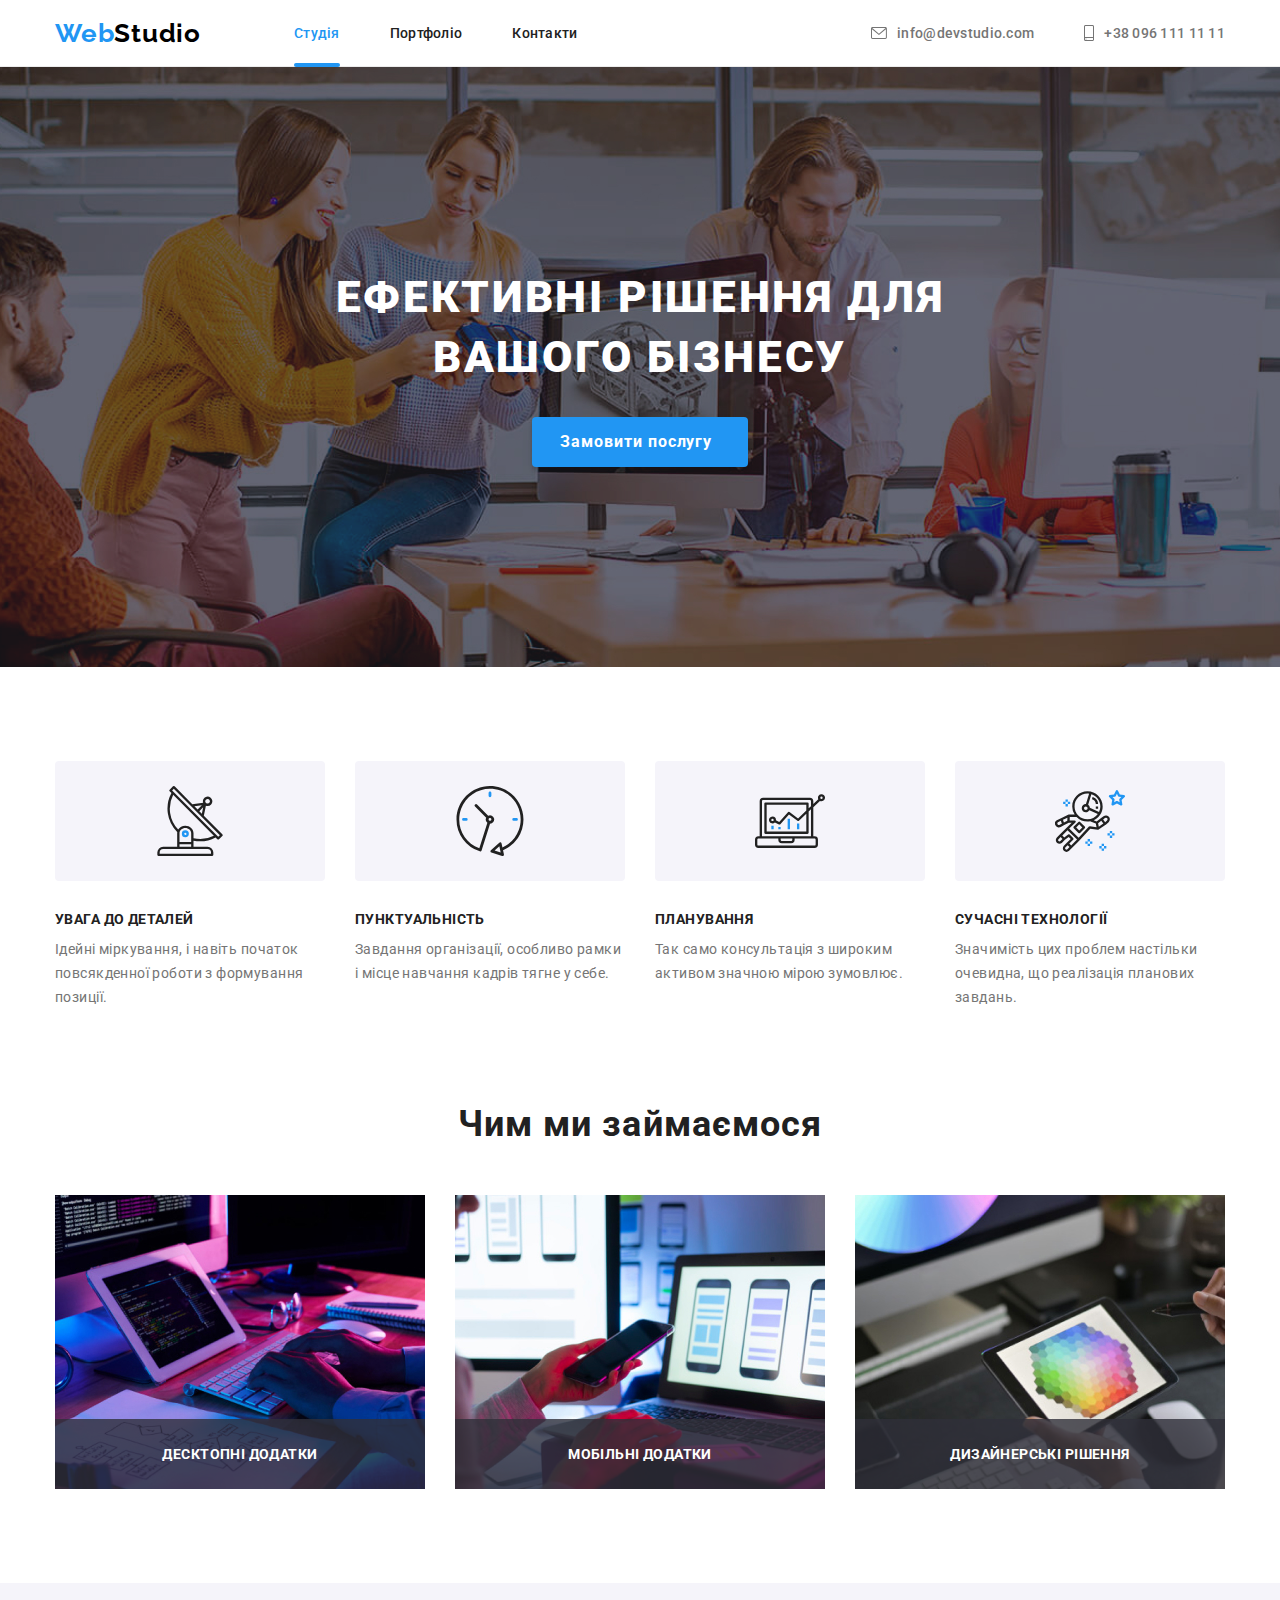
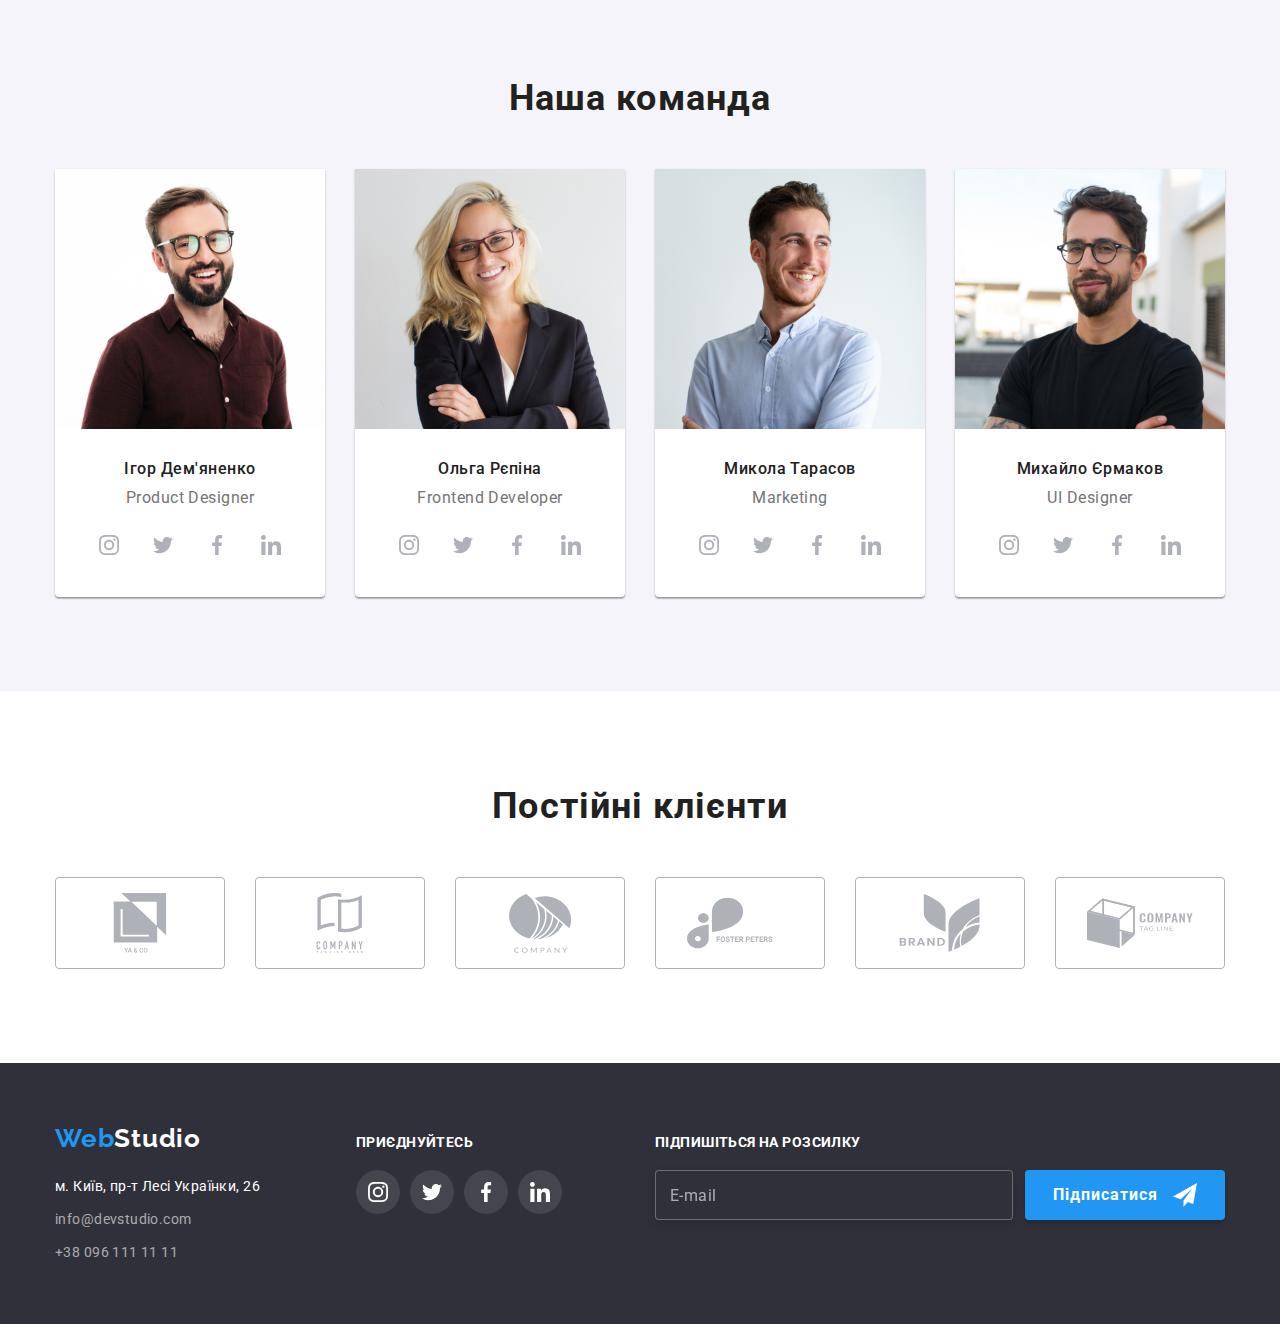
==== commit 4f353d56: "updated after checking" ====
--- a/index.html
+++ b/index.html
@@ -203,12 +203,7 @@
           <h2 class="main-section-text title-indent">Наша команда</h2>
           <ul class="list list-team">
             <li class="team-color">
-              <img
-                src="images/Our team/img-1.jpg"
-                alt="designer"
-                width="270"
-                height="260"
-              />
+              <img src="images/Our_team/img-1.jpg" alt="designer" width="270" height="260"/>
               <div class="item-team">
                 <h3 class="list-item-team">Ігор Дем'яненко</h3>
                 <p class="list-text-team">Product Designer</p>
@@ -269,12 +264,10 @@
               </div>
             </li>
             <li class="team-color">
-              <img
-                src="images/Our team/img-2.jpg"
+              <img src="images/Our_team/img-2.jpg"
                 alt="developer"
                 width="270"
-                height="260"
-              />
+                height="260" />
               <div class="item-team">
                 <h3 class="list-item-team">Ольга Рєпіна</h3>
                 <p class="list-text-team">Frontend Developer</p>
@@ -335,12 +328,7 @@
               </div>
             </li>
             <li class="team-color">
-              <img
-                src="images/Our team/img-3.jpg"
-                alt="marketing"
-                width="270"
-                height="260"
-              />
+              <img src="images/Our_team/img-3.jpg" alt="marketing" width="270" height="260" />
               <div class="item-team">
                 <h3 class="list-item-team">Микола Тарасов</h3>
                 <p class="list-text-team">Marketing</p>
@@ -401,12 +389,7 @@
               </div>
             </li>
             <li class="team-color">
-              <img
-                src="images/Our team/img-4.jpg"
-                alt="UIdesigner"
-                width="270"
-                height="260"
-              />
+              <img src="images/Our_team/img-4.jpg" alt="UIdesigner" width="270" height="260" />
               <div class="item-team">
                 <h3 class="list-item-team">Михайло Єрмаков</h3>
                 <p class="list-text-team">UI Designer</p>
@@ -540,7 +523,7 @@
             <ul class="list list-footer">
               <li lang="uk" class="footer">
                 <a class="address-footer" href=""
-                  >бул. Леси Украинки, 26, Киев, 02000</a
+                  >м. Київ, пр-т Лесі Українки, 26</a
                 >
               </li>
               <li class="footer">
@@ -619,18 +602,19 @@
           </ul>
         </div>
 
-        <form action="">
+        <form>
+          <p class="footer-text">Підпишіться на розсилку</p>
           <div class="footer-comment">
-            <h2 class="footer-text">Підпишіться на розсилку</h2>
             <label class="form-field text-footer">
-            <textarea class="footer-comment-text" name="comment" cols="" rows="6" placeholder="E-mail"></textarea>
-          <button class="mail-btn btn" type="submit" >
-            <svg class="icon-logo" width="24" height="24">
-              <use href="./images/icons.svg#icon-send"></use>
-            </svg>
-            <span class="mail-logo">Підписатися</span>
-          </button>
-          </label>
+             <input class="footer-comment-text" name="comment" placeholder="E-mail">
+             
+            </label>
+            <button class="mail-btn btn" type="submit" >
+              <svg class="icon-logo" width="24" height="24">
+                <use href="./images/icons.svg#icon-send"></use>
+              </svg>
+              <span class="mail-logo">Підписатися</span>
+            </button>
         </div>
         </form>
 
@@ -642,7 +626,7 @@
       <div class="modal">
         <button class="modal-btn" type="button" data-modal-close>
           <svg class="cross" width="18" height="18">
-            <use href="./images/icons.svg#Vector"></use>
+            <use href="./images/icons.svg#close-black-2"></use>
           </svg>
         </button>
         <form class="register-form" name="register-form">
@@ -651,32 +635,35 @@
 
             <label class="form-field">
               <span class="form-text">Ім'я</span>
-              <div class="input-information"> 
+
+              <span class="input-information">
                 <input type="text" class="form-input" name="name" />
                 <svg class="modal-icon" width="18" height="18">
                   <use href="./images/icons.svg#person-black"></use>
                 </svg>
-              </div>
+              </span>
             </label>
 
             <label class="form-field">
               <span class="form-text">Телефон</span>
-              <div class="input-information"> 
+
+              <span class="input-information">
                 <input type="tel" class="form-input" name="tel" />
                 <svg class="modal-icon" width="18" height="18">
                   <use href="./images/icons.svg#phone-black"></use>
                 </svg>
-              </div>
+              </span>
             </label>
 
             <label class="form-field">
               <span class="form-text">Пошта</span>
-              <div class="input-information"> 
+              
+              <span class="input-information">
                 <input type="email" class="form-input" name="email" />
                 <svg class="modal-icon" width="18" height="18">
                   <use href="./images/icons.svg#email-black"></use>
                 </svg>
-              </div>
+              </span>
             </label>
 
             <label class="form-field text">
--- a/css/styles.css
+++ b/css/styles.css
@@ -502,12 +502,21 @@
 padding-bottom: 60px;
 }
 
+.logo-contacts {
+margin-right: 70px; 
+flex-grow: 1;
+}
+
 .logo-footer {
 margin-bottom: 20px;
 }
 
+.social-network {
+margin-right: 93px;      
+}
+
 .logo-span-footer {
- color: var(--main-bg-cl);   
+color: var(--main-bg-cl);   
 }
 
 .address-footer {
@@ -528,9 +537,9 @@
 text-decoration: none;
 }
 
-
 .list-footer {
 text-decoration: none;
+width: 231px;
 }
 
 .footer {
@@ -553,7 +562,6 @@
 
 .container-footer {
 display: flex;
-gap: 70px;   
 align-items: baseline;
 }
 
@@ -718,6 +726,12 @@
 width: 100%;
 height: 100%;
 background: rgba(0, 0, 0, 0.2);
+opacity: 1;
+visibility: visible;
+transition-property: opacity, visibility;
+transition-duration: 250ms;
+transition-timing-function: cubic-bezier(0.4, 0, 0.2, 1);
+transition-delay: 0;
 }
 
 .backdrop.is-hidden {
@@ -739,6 +753,7 @@
 border-radius: 4px;
 animation: modal-window 1500ms ease-in 400ms;
 transition: animation var(--animation);
+transition-duration: 1s;
 }
 
 .modal-btn {
@@ -783,10 +798,6 @@
 display: flex;
 flex-direction: column;
 margin-bottom: 10px;
-}
-
-.text {
-margin-bottom: 20px; 
 }
 
 .text-footer {
@@ -829,6 +840,14 @@
 letter-spacing: 0.03em;
 color: #212121;
 margin-bottom: 12px;
+}
+
+.register-form-group {
+margin-bottom: 20px;   
+}
+
+.text {
+margin-bottom: 0px;       
 }
 
 .modal-icon {
@@ -877,21 +896,30 @@
 transition: fill var(--animation);    
 }
 
-.input-information:hover .modal-icon,
-.input-information:focus .modal-icon {
-fill: var(--accent-txt-cl);  
-}
-
-.input-information:hover,
-.input-information:focus,
+
+
 .comment-text:hover,
 .comment-text:focus{
 border-color: var(--accent-txt-cl);
 }
 
-.form-input:hover ,
+.form-input:focus-within ~ .modal-icon,
+.form-input:hover ~ .modal-icon
+{
+ fill: var(--accent-txt-cl);  
+
+}
+
+.form-input:focus ~ .modal-icon, 
+.form-input:hover ~ .modal-icon 
+{
+fill: var(--accent-txt-cl); 
+  
+}
+
+.form-input:hover,
 .form-input:focus {
-border-color: var(--accent-txt-cl);
+border-color: var(--accent-txt-cl);       
 }
 
 .form-fild-checkbox {
@@ -948,12 +976,17 @@
 margin: 0 auto;
 }
 
+.footer-comment {
+display: flex;
+align-items: center;
+justify-content: center;
+gap: 12px;   
+}
+
 .footer-comment-text {
 width: 358px;
 height: 50px;
-
 padding: 14px;
-
 background: #2F303A;
 border: 1px solid rgba(255, 255, 255, 0.3);
 filter: drop-shadow(0px 4px 4px rgba(0, 0, 0, 0.15));
